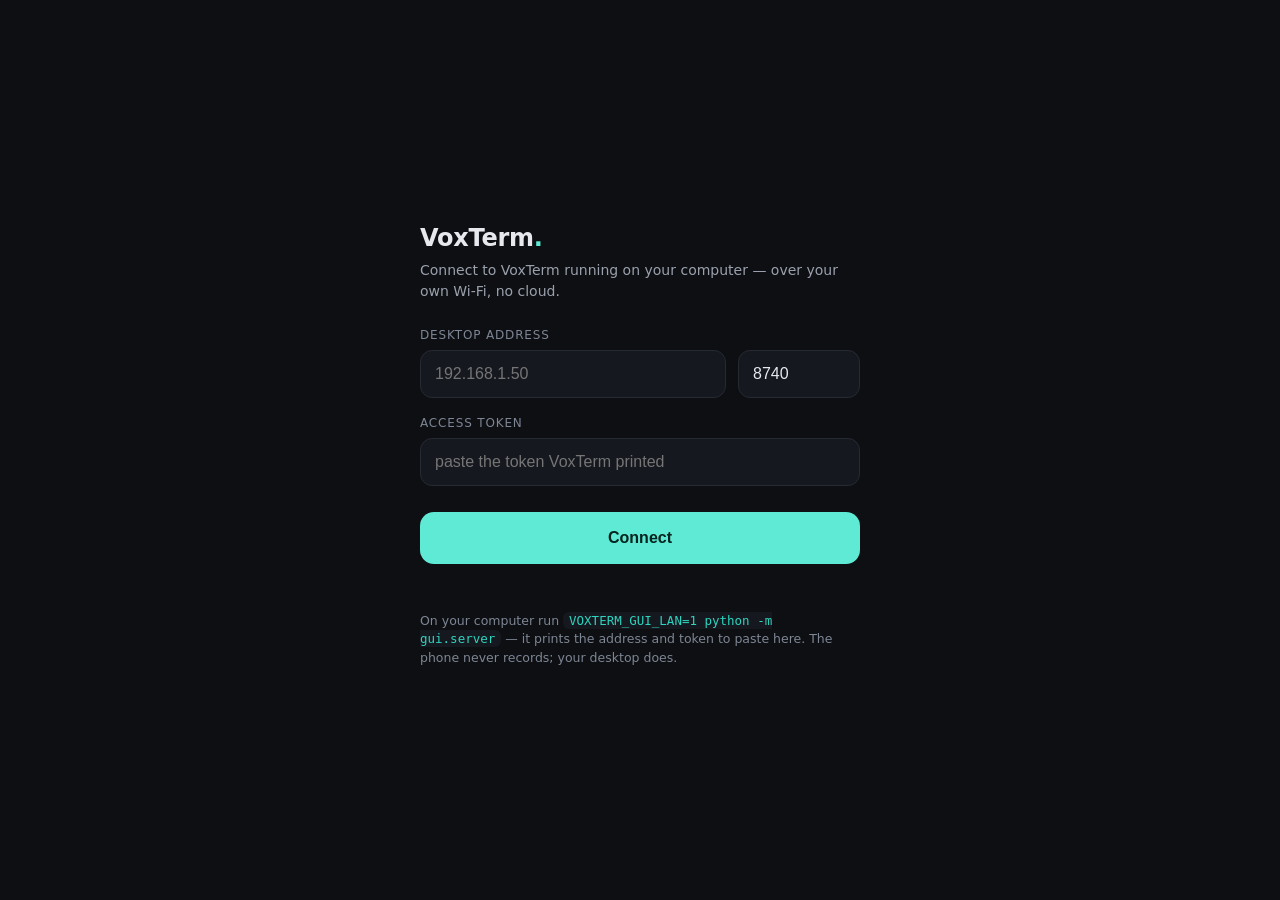
==== mobile-pair/index.html @ 474d6af1 "feat(android): one-command build/install/smoke-test pipeline scripts/android-dev.sh — plug in a phon" ====
<!doctype html>
<html lang="en">
<head>
<meta charset="utf-8" />
<meta name="viewport" content="width=device-width, initial-scale=1, viewport-fit=cover" />
<title>VoxTerm — Connect</title>
<style>
  :root {
    --bg:#0e0f13; --bg-elev:#16181f; --line:#262a33; --text:#e6e8ee;
    --muted:#9aa1ad; --faint:#7d8694; --accent:#5eead4; --accent-dim:#2dd4bf; --ink:#06231e;
  }
  * { box-sizing:border-box; -webkit-tap-highlight-color:transparent; }
  html,body { margin:0; height:100%; }
  body {
    background:var(--bg); color:var(--text);
    font:16px/1.5 system-ui,-apple-system,"Segoe UI",Roboto,sans-serif;
    display:flex; flex-direction:column; justify-content:center;
    padding:max(28px,env(safe-area-inset-top)) max(22px,env(safe-area-inset-left))
            max(28px,env(safe-area-inset-bottom)) max(22px,env(safe-area-inset-right));
  }
  .wrap { width:100%; max-width:440px; margin:0 auto; }
  h1 { font-size:24px; margin:0 0 4px; letter-spacing:-.01em; }
  h1 .dot { color:var(--accent); }
  p.sub { color:var(--muted); margin:0 0 24px; font-size:14px; }
  label { display:block; font-size:12px; text-transform:uppercase; letter-spacing:.07em;
          color:var(--faint); margin:16px 0 6px; }
  input {
    width:100%; min-height:48px; padding:12px 14px; font-size:16px;
    background:var(--bg-elev); color:var(--text); border:1px solid var(--line);
    border-radius:12px; outline:none;
  }
  input:focus { border-color:var(--accent); }
  .row { display:flex; gap:12px; }
  .row .host { flex:3; } .row .port { flex:1; }
  button {
    width:100%; min-height:52px; margin-top:26px; font-size:16px; font-weight:600;
    background:var(--accent); color:var(--ink); border:none; border-radius:14px; cursor:pointer;
  }
  button:active { filter:brightness(.94); }
  .hint { color:var(--faint); font-size:12.5px; margin-top:18px; }
  .hint code { color:var(--accent-dim); background:var(--bg-elev); padding:1px 6px; border-radius:6px; }
  .err { color:#ff7a85; font-size:13.5px; min-height:18px; margin-top:12px; }
</style>
</head>
<body>
  <div class="wrap">
    <h1>VoxTerm<span class="dot">.</span></h1>
    <p class="sub">Connect to VoxTerm running on your computer — over your own Wi‑Fi, no cloud.</p>

    <label for="host">Desktop address</label>
    <div class="row">
      <input class="host" id="host" inputmode="decimal" autocomplete="off"
             autocapitalize="off" spellcheck="false" placeholder="192.168.1.50" />
      <input class="port" id="port" inputmode="numeric" autocomplete="off" placeholder="8740" value="8740" />
    </div>

    <label for="token">Access token</label>
    <input id="token" autocomplete="off" autocapitalize="off" spellcheck="false"
           placeholder="paste the token VoxTerm printed" />

    <button id="go">Connect</button>
    <div class="err" id="err"></div>

    <p class="hint">On your computer run <code>VOXTERM_GUI_LAN=1 python -m gui.server</code> —
      it prints the address and token to paste here. The phone never records; your desktop does.</p>
  </div>

<script>
  const $ = (id) => document.getElementById(id);
  // prefill from last successful pairing (kept only on this device)
  try {
    const s = JSON.parse(localStorage.getItem("voxterm.pair") || "{}");
    if (s.host) $("host").value = s.host;
    if (s.port) $("port").value = s.port;
    if (s.token) $("token").value = s.token;
  } catch (_) {}

  // Dev/test convenience: if a VoxTerm backend answers on THIS device's localhost
  // (e.g. `adb reverse tcp:8740` during dev, or the smoke-test harness), connect to it
  // automatically. On a normal phone this fails fast and the pairing form just stays.
  // Loopback is tokenless on the desktop, so no secret is needed.
  (function probeLoopback() {
    const c = new AbortController();
    const timer = setTimeout(() => c.abort(), 800);
    fetch("http://localhost:8740/api/options", { signal: c.signal })
      .then((r) => { if (r.ok) window.location.href = "http://localhost:8740/"; })
      .catch(() => {})
      .finally(() => clearTimeout(timer));
  })();

  function connect() {
    const host = $("host").value.trim();
    const port = ($("port").value.trim() || "8740");
    const token = $("token").value.trim();
    if (!host) { $("err").textContent = "Enter your desktop's address."; return; }
    if (!token) { $("err").textContent = "Enter the access token VoxTerm printed."; return; }
    if (!/^[0-9]+$/.test(port)) { $("err").textContent = "Port must be a number."; return; }
    try { localStorage.setItem("voxterm.pair", JSON.stringify({ host, port, token })); } catch (_) {}
    // The desktop serves the full UI + API + SSE from this one origin, and app.js reads
    // the token from the query string — so everything works once we land there.
    window.location.href = "http://" + host + ":" + port + "/?token=" + encodeURIComponent(token);
  }
  $("go").addEventListener("click", connect);
  $("token").addEventListener("keydown", (e) => { if (e.key === "Enter") connect(); });
</script>
</body>
</html>
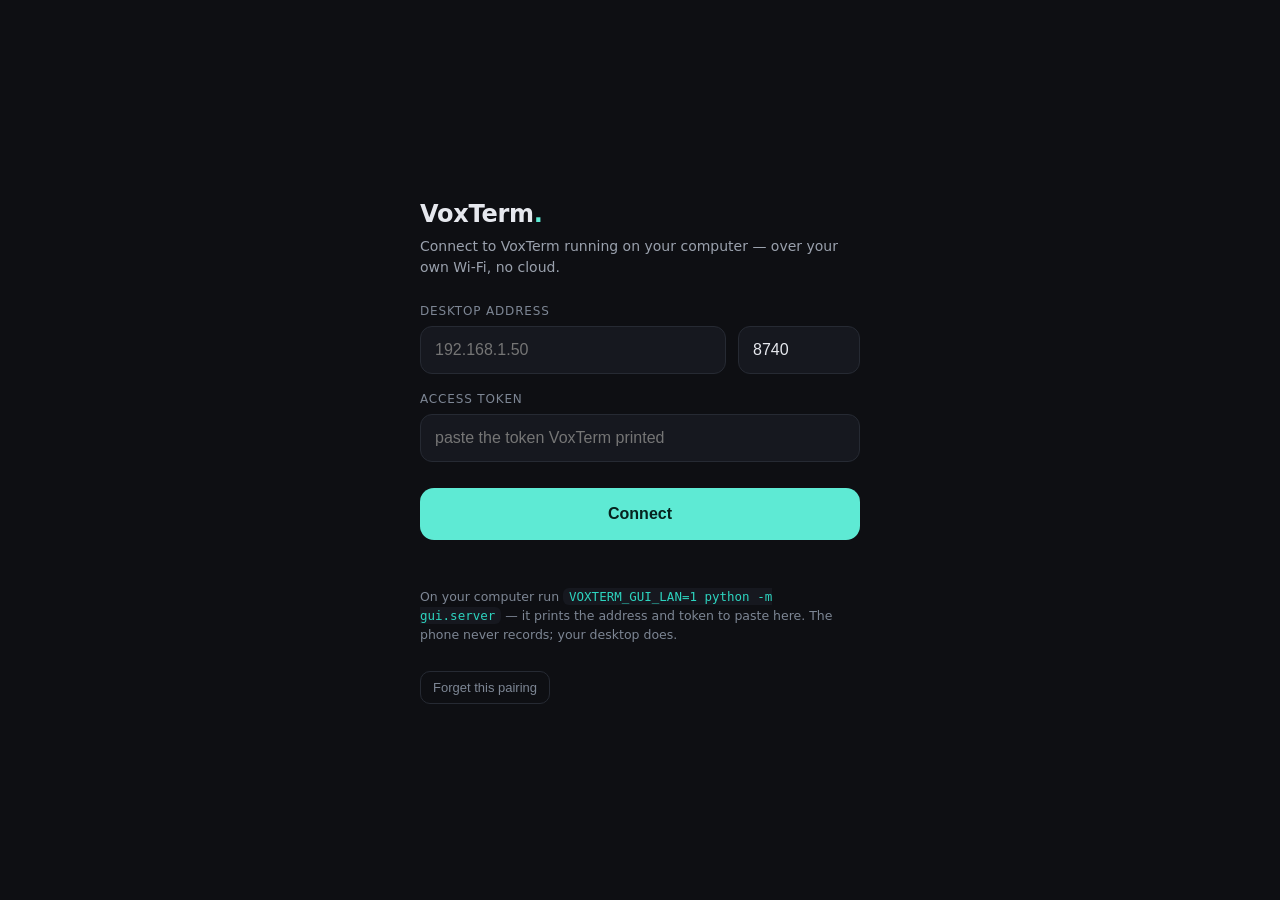
==== commit dc999a6f: "feat(tauri): full desktop app — wrap the engine as a loopback sidecar Turns the Tauri shell from a t" ====
--- a/mobile-pair/index.html
+++ b/mobile-pair/index.html
@@ -40,6 +40,9 @@
   .hint { color:var(--faint); font-size:12.5px; margin-top:18px; }
   .hint code { color:var(--accent-dim); background:var(--bg-elev); padding:1px 6px; border-radius:6px; }
   .err { color:#ff7a85; font-size:13.5px; min-height:18px; margin-top:12px; }
+  .ghost { width:auto; min-height:0; margin-top:14px; padding:8px 12px; font-size:13px;
+           font-weight:500; background:transparent; color:var(--faint); border:1px solid var(--line);
+           border-radius:10px; }
 </style>
 </head>
 <body>
@@ -63,45 +66,9 @@
 
     <p class="hint">On your computer run <code>VOXTERM_GUI_LAN=1 python -m gui.server</code> —
       it prints the address and token to paste here. The phone never records; your desktop does.</p>
+    <button id="forget" class="ghost" type="button">Forget this pairing</button>
   </div>
 
-<script>
-  const $ = (id) => document.getElementById(id);
-  // prefill from last successful pairing (kept only on this device)
-  try {
-    const s = JSON.parse(localStorage.getItem("voxterm.pair") || "{}");
-    if (s.host) $("host").value = s.host;
-    if (s.port) $("port").value = s.port;
-    if (s.token) $("token").value = s.token;
-  } catch (_) {}
-
-  // Dev/test convenience: if a VoxTerm backend answers on THIS device's localhost
-  // (e.g. `adb reverse tcp:8740` during dev, or the smoke-test harness), connect to it
-  // automatically. On a normal phone this fails fast and the pairing form just stays.
-  // Loopback is tokenless on the desktop, so no secret is needed.
-  (function probeLoopback() {
-    const c = new AbortController();
-    const timer = setTimeout(() => c.abort(), 800);
-    fetch("http://localhost:8740/api/options", { signal: c.signal })
-      .then((r) => { if (r.ok) window.location.href = "http://localhost:8740/"; })
-      .catch(() => {})
-      .finally(() => clearTimeout(timer));
-  })();
-
-  function connect() {
-    const host = $("host").value.trim();
-    const port = ($("port").value.trim() || "8740");
-    const token = $("token").value.trim();
-    if (!host) { $("err").textContent = "Enter your desktop's address."; return; }
-    if (!token) { $("err").textContent = "Enter the access token VoxTerm printed."; return; }
-    if (!/^[0-9]+$/.test(port)) { $("err").textContent = "Port must be a number."; return; }
-    try { localStorage.setItem("voxterm.pair", JSON.stringify({ host, port, token })); } catch (_) {}
-    // The desktop serves the full UI + API + SSE from this one origin, and app.js reads
-    // the token from the query string — so everything works once we land there.
-    window.location.href = "http://" + host + ":" + port + "/?token=" + encodeURIComponent(token);
-  }
-  $("go").addEventListener("click", connect);
-  $("token").addEventListener("keydown", (e) => { if (e.key === "Enter") connect(); });
-</script>
+<script src="pair.js"></script>
 </body>
 </html>
